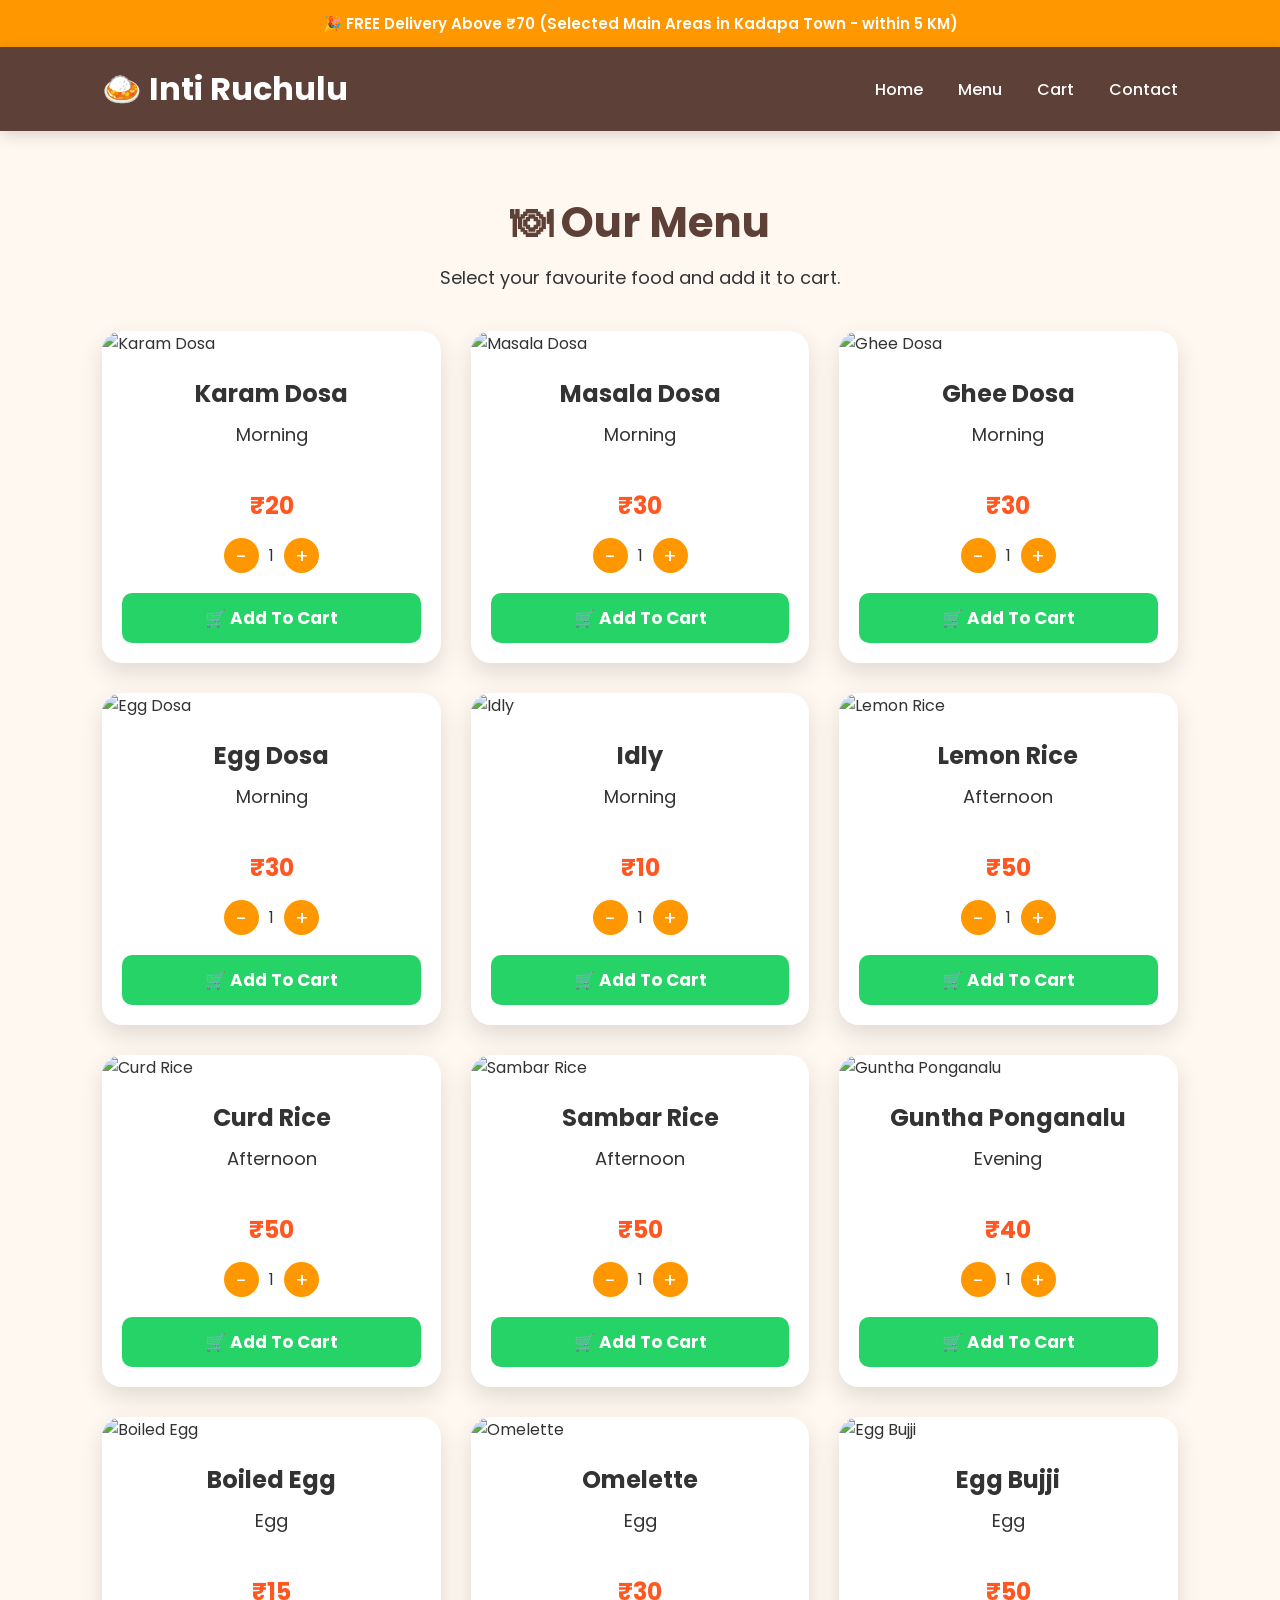
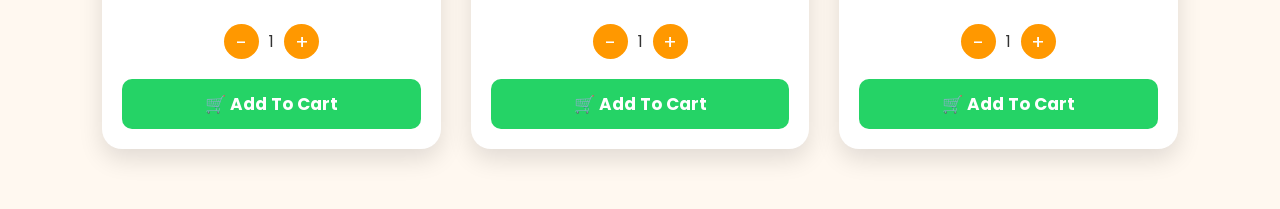
==== menu.html @ 32484bfb "added files" ====
<!DOCTYPE html>
<html lang="en">

<head>

<meta charset="UTF-8">

<meta name="viewport" content="width=device-width, initial-scale=1.0">

<title>Our Menu | Inti Ruchulu</title>

<link rel="stylesheet" href="css/style.css">
<link rel="stylesheet" href="css/menu.css">

<link href="https://fonts.googleapis.com/css2?family=Poppins:wght@300;400;500;600;700&display=swap" rel="stylesheet">

</head>

<body>

<div class="top-bar">
🎉 FREE Delivery Above ₹70 (Selected Main Areas in Kadapa Town - within 5 KM)
</div>

<nav>

<div class="logo">
🍛 Inti Ruchulu
</div>

<ul>
<li><a href="index.html">Home</a></li>
<li><a href="menu.html">Menu</a></li>
<li><a href="cart.html">Cart</a></li>
<li><a href="contact.html">Contact</a></li>
</ul>

</nav>

<section class="menu-section">

<h1>🍽 Our Menu</h1>

<p>Select your favourite food and add it to cart.</p>

<div id="menuContainer" class="menu-grid">

</div>

</section>

<script src="js/data.js"></script>
<script src="js/menu.js"></script>

</body>

</html>
---- css/style.css ----
/* ===========================
   INTI RUCHULU
   Premium Restaurant Theme
=========================== */

*{
    margin:0;
    padding:0;
    box-sizing:border-box;
    font-family:'Poppins',sans-serif;
}

html{
    scroll-behavior:smooth;
}

body{
    background:#FFF8F0;
    color:#333;
}

/* Top Bar */

.top-bar{
    background:#ff9800;
    color:#fff;
    text-align:center;
    padding:12px;
    font-weight:600;
    font-size:15px;
}

/* Navbar */

nav{

    background:#5D4037;

    display:flex;

    justify-content:space-between;

    align-items:center;

    padding:18px 8%;

    position:sticky;

    top:0;

    z-index:999;

    box-shadow:0 4px 15px rgba(0,0,0,.15);

}

.logo{

    color:white;

    font-size:32px;

    font-weight:700;

}

nav ul{

    display:flex;

    list-style:none;

}

nav ul li{

    margin-left:35px;

}

nav ul li a{

    color:white;

    text-decoration:none;

    font-weight:500;

    transition:.3s;

}

nav ul li a:hover{

    color:#FFD54F;

}

/* Hero */

.hero{

    height:90vh;

    background:url("https://images.unsplash.com/photo-1504674900247-0877df9cc836?auto=format&fit=crop&w=1600&q=80");

    background-size:cover;

    background-position:center;

    position:relative;

    display:flex;

    justify-content:center;

    align-items:center;

}

.overlay{

    position:absolute;

    width:100%;

    height:100%;

    background:rgba(0,0,0,.55);

}

.hero-content{

    position:relative;

    z-index:2;

    text-align:center;

    color:white;

    animation:fadeUp 1.2s;

}

.hero-content h1{

    font-size:60px;

    margin-bottom:10px;

}

.hero-content h2{

    font-size:34px;

    margin-bottom:20px;

}

.hero-content p{

    font-size:22px;

    margin-bottom:30px;

}

/* Business Status */

.status{

    display:inline-block;

    background:#2E7D32;

    color:white;

    padding:12px 25px;

    border-radius:40px;

    margin-bottom:30px;

    font-weight:600;

}

/* Buttons */

.buttons{

    margin-top:20px;

}

.btn,

.btn2{

    display:inline-block;

    text-decoration:none;

    padding:15px 35px;

    border-radius:40px;

    font-weight:600;

    margin:10px;

    transition:.3s;

}

.btn{

    background:#ff9800;

    color:white;

}

.btn:hover{

    transform:translateY(-5px);

    background:#fb8c00;

}

.btn2{

    background:#25D366;

    color:white;

}

.btn2:hover{

    transform:translateY(-5px);

}

/* Sections */

.special,

.delivery{

    padding:80px 10%;

    text-align:center;

}

.special h2,

.delivery h2{

    font-size:38px;

    margin-bottom:30px;

    color:#5D4037;

}

.special-card{

    background:white;

    width:350px;

    margin:auto;

    padding:35px;

    border-radius:20px;

    box-shadow:0 15px 35px rgba(0,0,0,.15);

    font-size:24px;

    font-weight:600;

    transition:.3s;

}

.special-card:hover{

    transform:translateY(-8px);

}

.delivery p{

    font-size:20px;

    margin-top:15px;

}

/* Footer */

footer{

    background:#5D4037;

    color:white;

    text-align:center;

    padding:30px;

    margin-top:50px;

}

/* Animation */

@keyframes fadeUp{

    from{

        opacity:0;

        transform:translateY(50px);

    }

    to{

        opacity:1;

        transform:translateY(0);

    }

}

/* Mobile */

@media(max-width:768px){

nav{

    flex-direction:column;

}

nav ul{

    flex-direction:column;

    text-align:center;

    margin-top:20px;

}

nav ul li{

    margin:12px 0;

}

.hero-content h1{

    font-size:38px;

}

.hero-content h2{

    font-size:24px;

}

.hero-content p{

    font-size:18px;

}

.special-card{

    width:100%;

}

.btn,

.btn2{

    display:block;

}

}
---- css/menu.css ----
.menu-section{

padding:60px 8%;

background:#FFF8F0;

}

.menu-section h1{

text-align:center;

font-size:42px;

color:#5D4037;

}

.menu-section p{

text-align:center;

margin-top:10px;

margin-bottom:40px;

font-size:18px;

}

.menu-grid{

display:grid;

grid-template-columns:repeat(auto-fit,minmax(280px,1fr));

gap:30px;

}

.food-card{

background:white;

border-radius:20px;

overflow:hidden;

box-shadow:0 10px 25px rgba(0,0,0,.12);

transition:.3s;

}

.food-card:hover{

transform:translateY(-8px);

}

.food-card img{

width:100%;

height:220px;

object-fit:cover;

}

.food-details{

padding:20px;

text-align:center;

}

.food-details h2{

margin-bottom:10px;

}

.price{

font-size:24px;

font-weight:bold;

color:#ff5722;

margin:15px 0;

}

.qty{

display:flex;

justify-content:center;

align-items:center;

gap:10px;

margin-top:15px;

}

.qty button{

width:35px;

height:35px;

border:none;

background:#ff9800;

color:white;

font-size:20px;

border-radius:50%;

cursor:pointer;

}

.add-cart{

margin-top:20px;

padding:12px;

width:100%;

border:none;

background:#25D366;

color:white;

font-size:17px;

font-weight:bold;

border-radius:10px;

cursor:pointer;

}

.add-cart:hover{

background:#20b858;

}
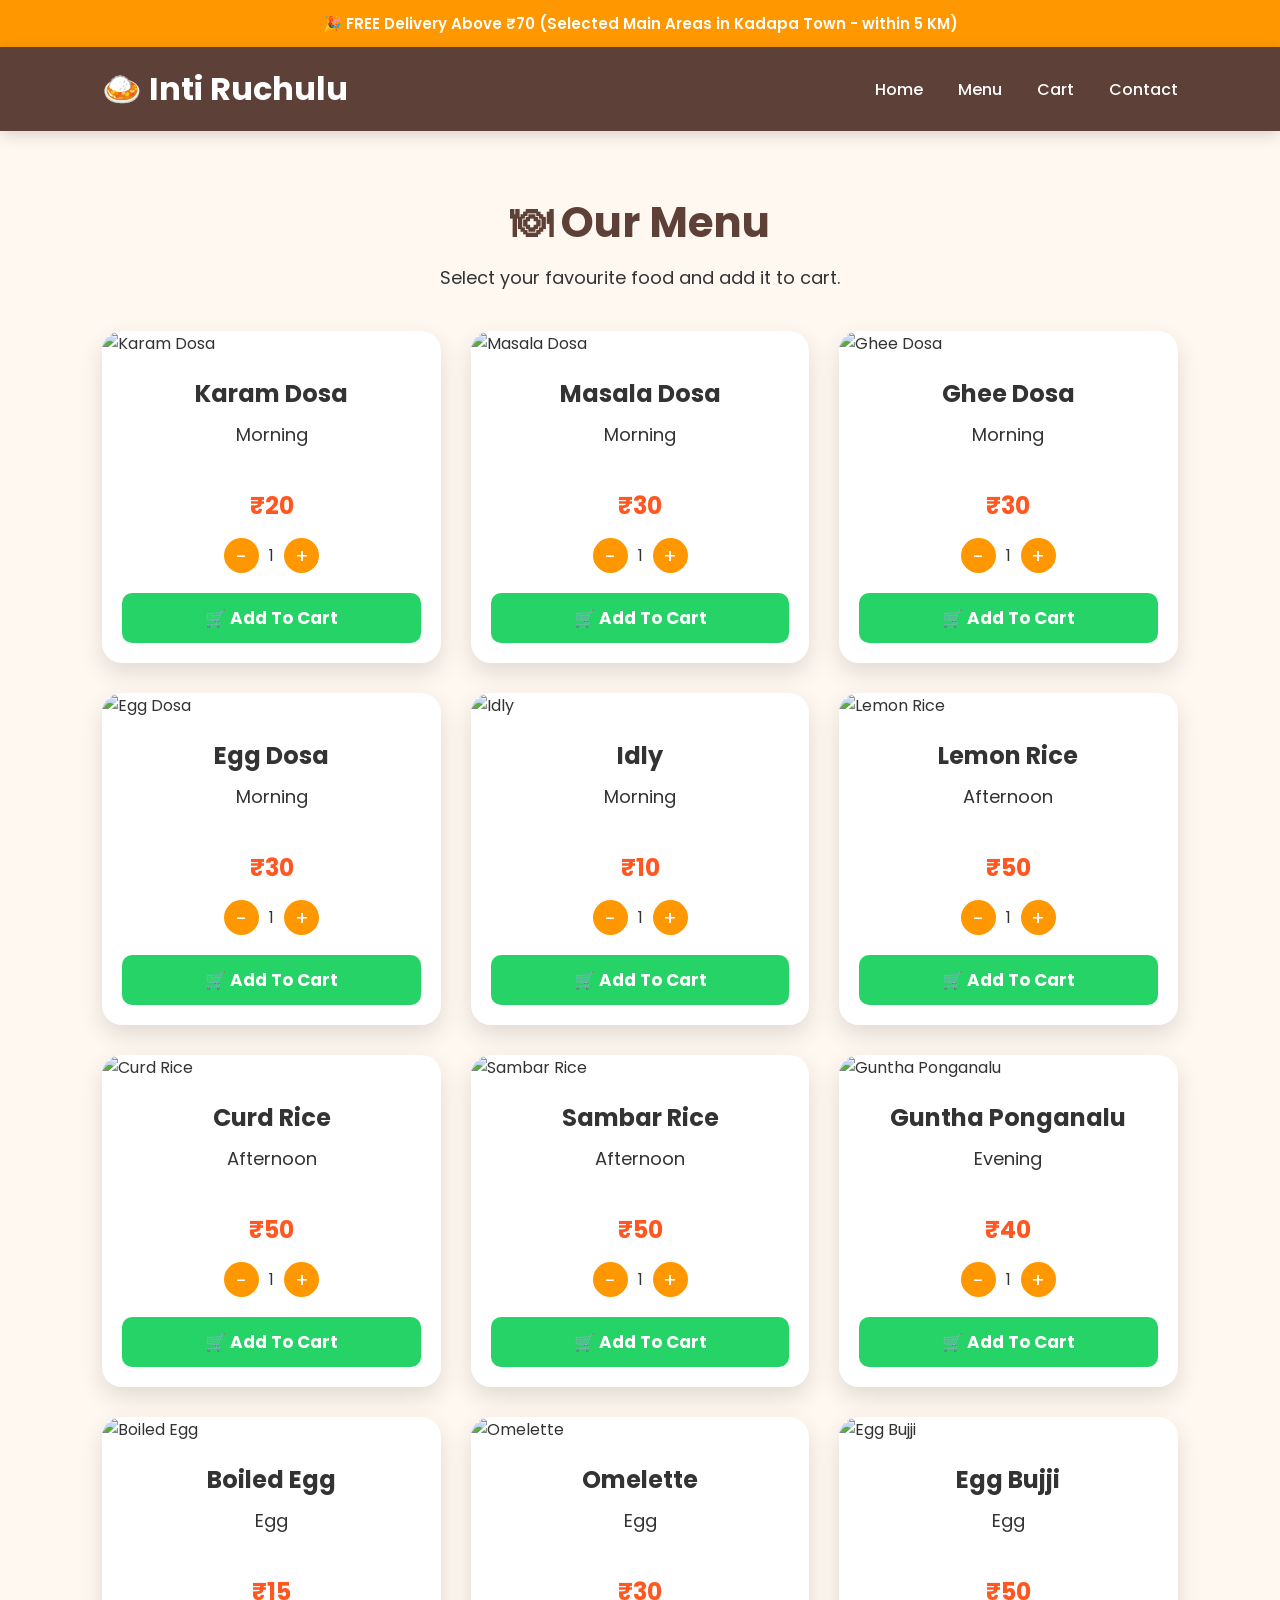
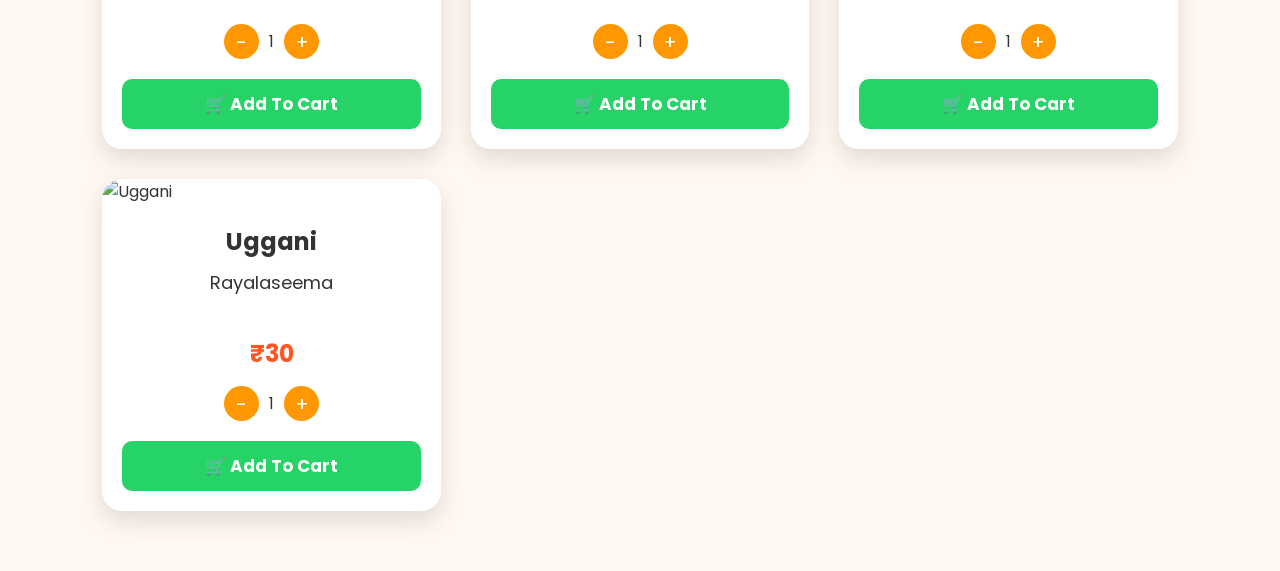
==== commit 121c9304: "added files" ====
--- a/menu.html
+++ b/menu.html
@@ -50,6 +50,9 @@
 </section>
 
 <script src="js/data.js"></script>
+
+<script src="js/storage.js"></script>
+
 <script src="js/menu.js"></script>
 
 </body>
